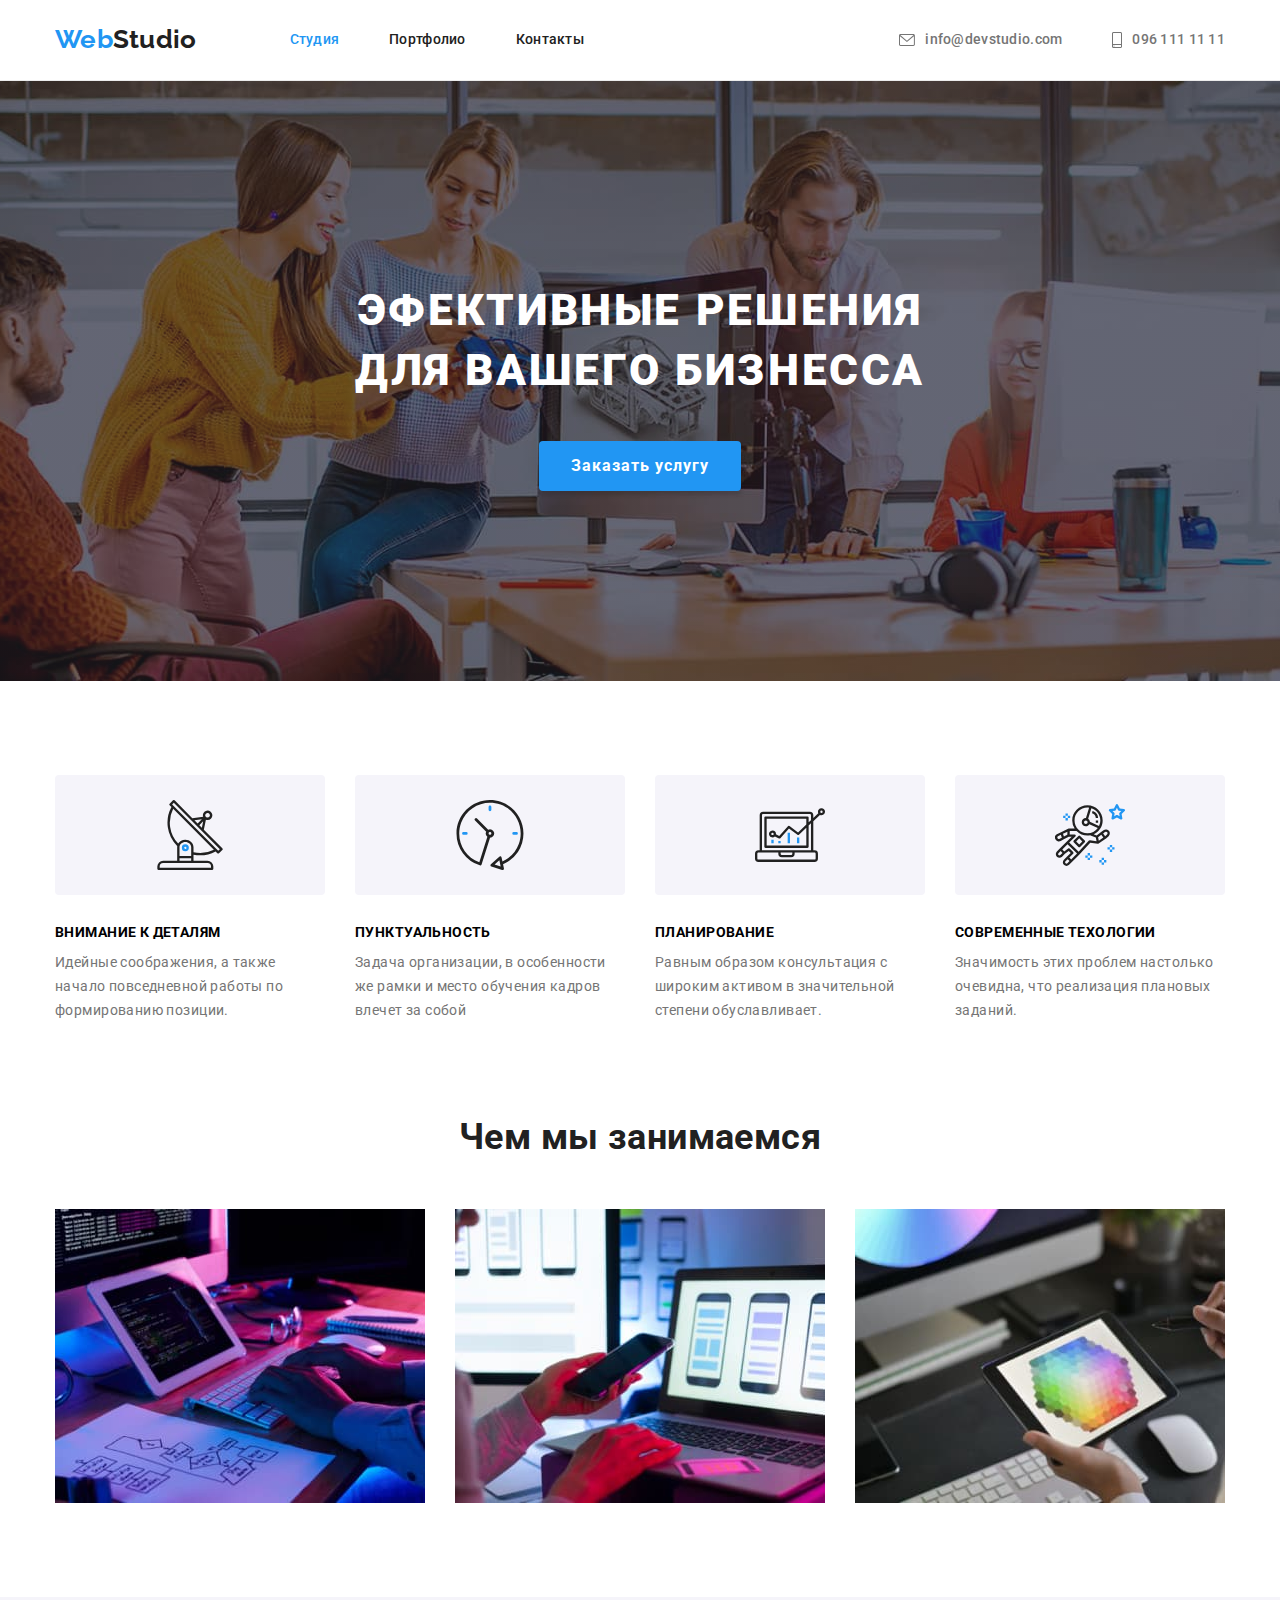
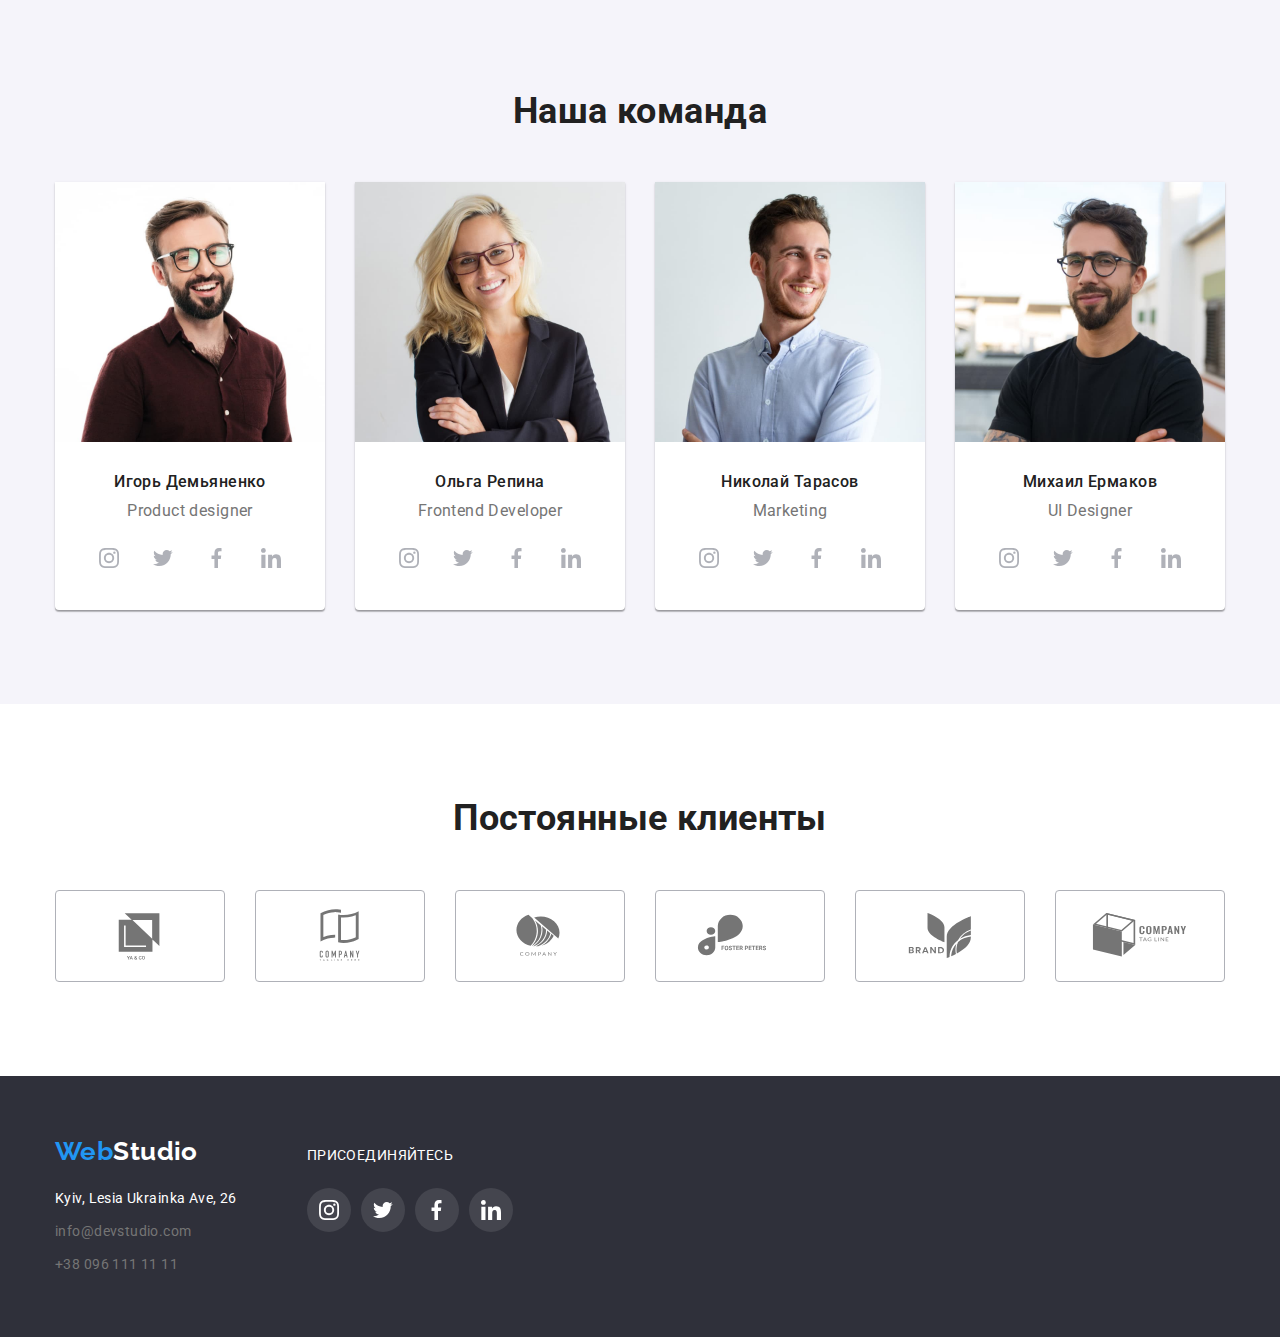
==== index.html @ 570c4440 "Initial commit" ====
<!DOCTYPE html>
<html lang="ru">

<head>
  <meta charset="UTF-8" />
  <meta http-equiv="X-UA-Compatible" content="IE=edge" />
  <meta name="viewport" content="width=device-width, initial-scale=1.0" />
  <title>Document</title>
  <link rel="stylesheet"
    href="https://cdnjs.cloudflare.com/ajax/libs/modern-normalize/1.0.0/modern-normalize.min.css" />
  <link href="https://fonts.googleapis.com/css2?family=Raleway:wght@700&family=Roboto:wght@400;500;700;900&display=swap"
    rel="stylesheet" />
  <link rel="stylesheet" href="./css/style.css" />
</head>

<!--шапка сайта-->
<header class="page-header">
  <div class="header-container container">
    <nav class="nav">

      <a href="index.html" class="link logo">Web<span class="logo-studio">Studio</span></a>
      <ul class="list nav-list">

        <li class="nav-list-item"><a href="index.html" class="nav-link link blue">Студия</a></li>

        <li class="nav-list-item"><a href="portfolio.html" class="nav-link link">Портфолио</a></li>

        <li class="nav-list-item"><a href="" class="nav-link link">Контакты</a></li>
      </ul>
    </nav>
    <ul class="list contact-list">
      <li class="contact-list-item"><a href="mailto:info@devstudio.com" class="link contact-link"><svg
            class="icon mail-icon">
            <use href="./images/index_logo/symbol-defs.svg#icon-mailbox"></use>
          </svg>
          info@devstudio.com</a></li>

      <li class="contact-list-item"><a href="tel:+380961111111" class="link contact-link">
          <svg class="icon tel-icon">
            <use href="./images/index_logo/symbol-defs.svg#icon-smartphone"></use>
          </svg>
          096 111 11 11</a></li>
    </ul>

  </div>
</header>
<main>
  <!--главная страница-->

  <section class="hero">
    <div class="container">
      <h1 class="hero-title">Эфективные решения для вашего бизнесса</h1>
      <button type="button" class="hero-button">Заказать услугу</button>
    </div>
  </section>

  <section class="description section">
    <div class="container">
      <h2 class="visually-hidden">Наши особенности</h2>
      <ul class="description-list list card-set">
        <li class="description-item">
          <div class="description-icon">
            <svg class="icon">
              <use href="./images/index_logo/symbol-defs.svg#icon-antenna-1"></use>
            </svg>
          </div>
          <h3 class="description-title">Внимание к деталям</h3>
          <p class="about-content">Идейные соображения, а также начало повседневной работы по формированию позиции.</p>
        </li>
        <li class="description-item">
          <div class="description-icon">
            <svg class="icon">
              <use href="./images/index_logo/symbol-defs.svg#icon-clock-2"></use>
            </svg>
          </div>
          <h3 class="description-title">Пунктуальность</h3>
          <p class="about-content">
            Задача организации, в особенности же рамки и место обучения кадров влечет за собой
          </p>
        </li>
        <li class="description-item">
          <div class="description-icon">
            <svg class="icon">
              <use href="./images/index_logo/symbol-defs.svg#icon-diagram-3"></use>
            </svg>
          </div>
          <h3 class="description-title">Планирование</h3>
          <p class="about-content">
            Равным образом консультация с широким активом в значительной степени обуславливает.
          </p>
        </li>
        <li class="description-item">
          <div class="description-icon">
            <svg class="icon">
              <use href="./images/index_logo/symbol-defs.svg#icon-astronaut-4"></use>
            </svg>
          </div>
          <h3 class="description-title">Современные техологии</h3>
          <p class="about-content">Значимость этих проблем настолько очевидна, что реализация плановых заданий.</p>
        </li>
      </ul>
    </div>
  </section>

  <section class="section about">
    <div class="container">
      <h2 class="section-title">Чем мы занимаемся</h2>
      <ul class="about-list list card-set">
        <li class="about-item"><img src="./images/computer.jpg" alt="комп" width="370" height="294" /></li>
        <li class="about-item"><img src="./images/telephone.jpg" alt="телефон" width="370" height="294" /></li>
        <li class="about-item"><img src="./images/tablet.jpg" alt="планшет" width="370" height="294" /></li>
      </ul>
    </div>
  </section>
  <section class="team section">
    <div class="container">
      <h2 class="section-title">Наша команда</h2>
      <ul class="team-list list card-set">
        <li class="team-item">
          <img src="./images/man1.jpg" alt="Игорь Демьяненко" width="270" height="260" />
          <div class="team-about">
            <h3 class="team-name">Игорь Демьяненко</h3>
            <p class="team-work">Product designer</p>

            <ul class="socials list">
              <li class="socials-item">
                <a class="socials-link link" href="" target="_blank" rel="noopener noreferrer" aria-label="instagram">
                  <svg class="socials-icon" width="20px" height="20px">
                    <use href="./images/index_logo/symbol-defs.svg#icon-instagram"></use>
                  </svg>
                </a>
              </li>
              <li class="socials-item">
                <a class="socials-link link" href="" target="_blank" rel="noopener noreferrer" aria-label="twitter">
                  <svg class="socials-icon" width="20" height="20">
                    <use href="./images/index_logo/symbol-defs.svg#icon-twitter"></use>
                  </svg>
                </a>
              </li>
              <li class="socials-item">
                <a class="socials-link link" href="" target="_blank" rel="noopener noreferrer" aria-label="facebook">
                  <svg class="socials-icon" width="20" height="20">
                    <use href="./images/index_logo/symbol-defs.svg#icon-facebook"></use>
                  </svg>
                </a>
              </li>
              <li class="socials-item">
                <a class="socials-link link" href="" target="_blank" rel="noopener noreferrer" aria-label="linkedin">
                  <svg class="socials-icon" width="20" height="20">
                    <use href="./images/index_logo/symbol-defs.svg#icon-linkedin"></use>
                  </svg>
                </a>
              </li>
            </ul>
          </div>
        </li>
        <li class="team-item">
          <img src="./images/women1.jpg" alt="Ольга Репина" width="270" height="260" />
          <div class="team-about">
            <h3 class="team-name">Ольга Репина</h3>
            <p class="team-work">Frontend Developer</p>
            <ul class="socials list">
              <li class="socials-item">
                <a class="socials-link link" href="" target="_blank" rel="noopener noreferrer" aria-label="instagram">
                  <svg class="socials-icon" width="20px" height="20px">
                    <use href="./images/index_logo/symbol-defs.svg#icon-instagram"></use>
                  </svg>
                </a>
              </li>
              <li class="socials-item">
                <a class="socials-link link" href="" target="_blank" rel="noopener noreferrer" aria-label="twitter">
                  <svg class="socials-icon" width="20" height="20">
                    <use href="./images/index_logo/symbol-defs.svg#icon-twitter"></use>
                  </svg>
                </a>
              </li>
              <li class="socials-item">
                <a class="socials-link link" href="" target="_blank" rel="noopener noreferrer" aria-label="facebook">
                  <svg class="socials-icon" width="20" height="20">
                    <use href="./images/index_logo/symbol-defs.svg#icon-facebook"></use>
                  </svg>
                </a>
              </li>
              <li class="socials-item">
                <a class="socials-link link" href="" target="_blank" rel="noopener noreferrer" aria-label="linkedin">
                  <svg class="socials-icon" width="20" height="20">
                    <use href="./images/index_logo/symbol-defs.svg#icon-linkedin"></use>
                  </svg>
                </a>
              </li>
            </ul>
          </div>
        </li>

        <li class="team-item">
          <img src="./images/man2.jpg" alt="Николай Тарасов" width="270" height="260" />
          <div class="team-about">

            <h3 class="team-name">Николай Тарасов</h3>
            <p class="team-work">Marketing</p>
            <ul class="socials list">
              <li class="socials-item">
                <a class="socials-link link" href="" target="_blank" rel="noopener noreferrer" aria-label="instagram">
                  <svg class="socials-icon" width="20px" height="20px">
                    <use href="./images/index_logo/symbol-defs.svg#icon-instagram"></use>
                  </svg>
                </a>
              </li>
              <li class="socials-item">
                <a class="socials-link link" href="" target="_blank" rel="noopener noreferrer" aria-label="twitter">
                  <svg class="socials-icon" width="20" height="20">
                    <use href="./images/index_logo/symbol-defs.svg#icon-twitter"></use>
                  </svg>
                </a>
              </li>
              <li class="socials-item">
                <a class="socials-link link" href="" target="_blank" rel="noopener noreferrer" aria-label="facebook">
                  <svg class="socials-icon" width="20" height="20">
                    <use href="./images/index_logo/symbol-defs.svg#icon-facebook"></use>
                  </svg>
                </a>
              </li>
              <li class="socials-item">
                <a class="socials-link link" href="" target="_blank" rel="noopener noreferrer" aria-label="linkedin">
                  <svg class="socials-icon" width="20" height="20">
                    <use href="./images/index_logo/symbol-defs.svg#icon-linkedin"></use>
                  </svg>
                </a>

              </li>

            </ul>
          </div>

        <li class="team-item">
          <img src="./images/man3.jpg" alt="Михаил Ермаков" width="270" height="260" />

          <div class="team-about">
            <h3 class="team-name">Михаил Ермаков</h3>
            <p class="team-work">UI Designer</p>
            <ul class="socials list">
              <li class="socials-item">
                <a class="socials-link link" href="" target="_blank" rel="noopener noreferrer" aria-label="instagram">
                  <svg class="socials-icon" width="20px" height="20px">
                    <use href="./images/index_logo/symbol-defs.svg#icon-instagram"></use>
                  </svg>
                </a>
              </li>
              <li class="socials-item">
                <a class="socials-link link" href="" target="_blank" rel="noopener noreferrer" aria-label="twitter">
                  <svg class="socials-icon" width="20" height="20">
                    <use href="./images/index_logo/symbol-defs.svg#icon-twitter"></use>
                  </svg>
                </a>
              </li>
              <li class="socials-item">
                <a class="socials-link link" href="" target="_blank" rel="noopener noreferrer" aria-label="facebook">
                  <svg class="socials-icon" width="20" height="20">
                    <use href="./images/index_logo/symbol-defs.svg#icon-facebook"></use>
                  </svg>
                </a>
              </li>
              <li class="socials-item">
                <a class="socials-link link" href="" target="_blank" rel="noopener noreferrer" aria-label="linkedin">
                  <svg class="socials-icon" width="20" height="20">
                    <use href="./images/index_logo/symbol-defs.svg#icon-linkedin"></use>
                  </svg>
                </a>
              </li>
            </ul>

          </div>

      </ul>



    </div>

  </section>
  <section class="client-section section">
    <div class="container">
      <h3 class="section-title">Постоянные клиенты</h3>
      <ul class="card-set list ">
        <li class="client-logo-item">
          <a class="client-link link" href="" target="_blank" rel="noopener noreferrer" aria-label="linkedin">
            <svg class="socials-icon-logo" width="106" height="60">
              <use href="./images/index_logo/symbol-defs.svg#icon-Logo"></use>
            </svg>
          </a>

        </li>
        <li class="client-logo-item">
          <a class="client-link link" href="" target="_blank" rel="noopener noreferrer" aria-label="linkedin">
            <svg class="socials-icon-logo" width="106" height="60">
              <use href="./images/index_logo/symbol-defs.svg#icon-Logo-1"></use>
            </svg>
          </a>
        </li>
        <li class="client-logo-item">
          <a class="client-link link" href="" target="_blank" rel="noopener noreferrer" aria-label="linkedin">
            <svg class="socials-icon-logo" width="106" height="60">
              <use href="./images/index_logo/symbol-defs.svg#icon-Logo-2"></use>
            </svg>
          </a>
        </li>
        <li class="client-logo-item">
          <a class="client-link link" href="" target="_blank" rel="noopener noreferrer" aria-label="linkedin">
            <svg class="socials-icon-logo" width="106" height="60">
              <use href="./images/index_logo/symbol-defs.svg#icon-Logo-3"></use>
            </svg>
          </a>
        </li>
        <li class="client-logo-item">
          <a class="client-link link" href="" target="_blank" rel="noopener noreferrer" aria-label="linkedin">
            <svg class="socials-icon-logo" width="106" height="60">
              <use href="./images/index_logo/symbol-defs.svg#icon-Logo-4"></use>
            </svg>
          </a>
        </li>
        <li class="client-logo-item">
          <a class="client-link link" href="" target="_blank" rel="noopener noreferrer" aria-label="linkedin">
            <svg class="socials-icon-logo" width="106" height="60">
              <use href="./images/index_logo/symbol-defs.svg#icon-Logo-5"></use>
            </svg>
          </a>
        </li>
      </ul>
    </div>
  </section>


</main>

<!--футер-->


<footer class="footer-section">
  <div class="container">
    <div class="footer-container">
      <div class="footer-adress">
        <a href="index.html" class="logo-footer link logo">Web<span class="logo-studio">Studio</span>
        </a>
        <address class="footer-adress">
          <ul class="adress-list list">
            <li class="adress-item">
              <a class="link map" href="https://goo.gl/maps/7oPvkChuXzZk7sUt8" target="_blank"
                rel="noreferrer noopener">Kyiv, Lesia Ukrainka Ave, 26</a>
            </li>
            <li class="adress-item">
              <a href="mailto:info@devstudio.com" class="link">info@devstudio.com</a>
            </li>
            <li class="adress-item">
              <a href="tel:+380961111111" class="link">+38 096 111 11 11</a>
            </li>
          </ul>
        </address>
      </div>
      <div class="footer-social-list list">
        <p class="footer-social-title">ПРИСОЕДИНЯЙТЕСЬ</p>
        <ul class="socials list">
          <li class="socials-item">
            <a class="socials-link link" href="" target="_blank" rel="noopener noreferrer"
              aria-label="instagram">
              <svg class="footer-socials-icon" width="20px" height="20px">
                <use href="./images/index_logo/symbol-defs.svg#icon-instagram"></use>
              </svg>
            </a>
          </li>
          <li class="socials-item">
            <a class="socials-link link" href="" target="_blank" rel="noopener noreferrer" aria-label="twitter">
              <svg class="footer-socials-icon" width="20" height="20">
                <use href="./images/index_logo/symbol-defs.svg#icon-twitter"></use>
              </svg>
            </a>
          </li>
          <li class="socials-item">
            <a class="socials-link link" href="" target="_blank" rel="noopener noreferrer" aria-label="facebook">
              <svg class="footer-socials-icon" width="20" height="20">
                <use href="./images/index_logo/symbol-defs.svg#icon-facebook"></use>
              </svg>
            </a>
          </li>
          <li class="socials-item">
            <a class="socials-link link" href="" target="_blank" rel="noopener noreferrer" aria-label="linkedin">
              <svg class="footer-socials-icon" width="20" height="20">
                <use href="./images/index_logo/symbol-defs.svg#icon-linkedin"></use>
              </svg>
            </a>
          </li>
        </ul>
      </div>
    </div>
  </div>
</footer>
</body>

</html>
---- css/style.css ----
:root {
  --color-grey: #757575;
  --color-dark-grey: #212121;
  --color-light-blue: #2196f3;
  --color-white: #ffffff;
  --color-black: #000000;
  --color-footer-font: #2f303a;
  --color-filter-button: #f5f4fa;
  --color-footer-primary: rgba(255, 255, 255, 0.6);
  --color-border: 1px solid #eeeeee;
  --color-head-border: 1px solid #ececec;
  --color-social-links: #afb1b8;
  --color-bg-footer-social-links: rgba(255, 255, 255, 0.1);
  --color-client-border: 1px solid #afb1b8;
  --color-client-bord-hover: 1px solid #2196f3;
}

html {
  box-sizing: border-box;
}

*,
*::before,
*::after {
  box-sizing: inherit;
}

.visually-hidden {
  position: absolute;
  width: 1px;
  height: 1px;
  margin: -1px;
  border: 0;
  padding: 0;
  white-space: nowrap;
  clip-path: inset(100%);
  clip: rect(0 0 0 0);
  overflow: hidden;
}

h1,
h2,
h3,
h4,
h5,
p {
  margin: 0;
}

ul,
ol {
  padding: 0;
  margin: 0;
}

img {
  display: block;
  max-width: 100%;
  height: auto;
}
/* убираем рамку браузера */
a:active,
a:focus {
  outline: none;
}

input,
textarea {
  outline: none;
}
input:active,
textarea:active {
  outline: none;
}
:focus {
  outline: none;
}
textarea {
  resize: none;
}
textarea {
  resize: vertical;
}
textarea {
  resize: horizontal;
}
/* убираем рамку браузера */
.team-item img {
  margin-bottom: 30px;
}

body {
  font-weight: 400;
  font-size: 14px;
  line-height: 1.71;
  letter-spacing: 0.03em;
  color: var(--color-grey);
  font-family: 'Roboto', sans-serif;
}

.page-header {
  font-weight: 500;
  line-height: 1.14;
  letter-spacing: 0.02em;
  background: var(--color-white);
  border-bottom: var(--color-head-border);
}

.page-header .logo {
  margin-right: 93px;
}

.list {
  list-style-type: none;
}

.link {
  color: currentColor;
  text-decoration: none;
  transition-property: color, background-color;
  transition-duration: 1250ms;
  transition-timing-function: cubic-bezier(0.4, 0, 0.2, 1);
}

.container {
  width: 1200px;
  margin: 0 auto;
  padding-right: 15px;
  padding-left: 15px;
}

.section {
  padding-top: 94px;
  padding-bottom: 94px;
}

.nav-list {
  color: var(--color-dark-grey);
  display: flex;
  column-gap: 50px;
}

.nav {
  display: flex;
  align-items: center;
}

.contact-list-item:not(:last-child) {
  margin-right: 50px;
}

.nav-list .blue {
  color: var(--color-light-blue);
}

.logo {
  color: var(--color-light-blue);
  font-family: 'Raleway';
  font-style: normal;
  font-weight: 700;
  font-size: 26px;
  line-height: 1.2;
  /* margin-right: 93px; */
}

.logo-studio {
  color: var(--color-dark-grey);
}

.header-container {
  display: flex;
  align-items: center;
}

.link-container {
  display: flex;
}

.nav-list > .nav-link:not(:last-child) {
  margin-right: 50px;
}

.nav-list .link:hover,
.nav-list .link:focus {
  color: var(--color-light-blue);
}

.contact-list {
  margin-left: auto;
  display: flex;
  align-items: center;
}

.card-set {
  display: flex;
  /* Make a flex container multiline */
  flex-wrap: wrap;
  /* Set gap between rows and columns */
  gap: 30px;
  justify-content: center;
}

.description-item {
  flex-basis: calc((100% - 90px) / 4);
}

.about {
  padding-top: 0;
}

.about-item {
  flex-basis: calc((100% - 60px) / 3);
}

.filter-list {
  margin-bottom: 50px;
  display: flex;
  column-gap: 9px;
  justify-content: center;
}

.filter-list-item {
  align-items: center;
}

.nav-link,
.contact-link {
  display: flex;
  justify-content: center;
  padding-top: 32px;
  padding-bottom: 32px;
  align-items: center;
}

.contact-link:hover,
.contact-link:focus {
  color: var(--color-light-blue);
}

.hero {
  text-align: center;
  background: var(--color-footer-font);
  padding-top: 200px;
  padding-bottom: 200px;
  background-image: linear-gradient(to right, rgba(47, 48, 58, 0.4), rgba(47, 48, 58, 0.4)),
    url(../images/index_logo/header-img.jpg);
  max-width: 1600px;
  height: 600px;
  margin-left: auto;
  margin-right: auto;
  background-repeat: no-repeat;
  background-size: cover;
  background-position: center;
}

.hero-title {
  font-weight: 900;
  font-size: 44px;
  line-height: 1.36;
  letter-spacing: 0.06em;
  text-transform: uppercase;

  color: var(--color-white);
  width: 642px;
  margin-left: auto;
  margin-right: auto;
  margin-bottom: 40px;
}

.hero-button {
  display: inline-block;
  padding: 10px 32px;
  font-weight: 700;
  font-size: 16px;
  line-height: 1.875;
  letter-spacing: 0.06em;
  background: var(--color-light-blue);
  color: var(--color-white);
  box-shadow: 0px 4px 4px rgba(0, 0, 0, 0.15);
  border-radius: 4px;
  border: none;
  cursor: pointer;
  transition-property: color, background-color;
  transition-duration: 1250ms;
  transition-timing-function: cubic-bezier(0.4, 0, 0.2, 1);
}

.hero-button:hover,
.hero-button:focus {
  background-color: var(--color-filter-button);
  color: var(--color-dark-grey);
}

.description-title {
  font-weight: 700;
  font-size: 14px;
  line-height: 1.14;
  text-transform: uppercase;
  color: var(--color-black);
  margin-bottom: 10px;
}

.section-title {
  margin-bottom: 50px;
  font-weight: 700;
  font-size: 36px;
  line-height: 1.16;
  color: var(--color-dark-grey);
  text-align: center;
}

.team-item {
  box-shadow: 0px 1px 3px rgba(0, 0, 0, 0.12), 0px 1px 1px rgba(0, 0, 0, 0.14),
    0px 2px 1px rgba(0, 0, 0, 0.2);
  border-radius: 0px 0px 4px 4px;
  background-color: var(--color-white);
  flex-basis: calc((100% - 90px) / 4);
  padding-bottom: 30px;
}

.team {
  background: var(--color-filter-button);
}

.team-name {
  font-weight: 500;
  font-size: 16px;
  line-height: 1.19;
  /* identical to box height */
  text-align: center;
  color: var(--color-dark-grey);
  margin-bottom: 10px;
}

.team-work {
  text-align: center;
  font-size: 16px;
  line-height: 1.19;
  /* identical to box height */
  margin-bottom: 16px;
}

.team-about {
  align-items: center;
  background-color: var(--color-white);
  border-radius: 0px 0px 4px 4px;
  padding: 0;
  margin: 0;
}

.adress-item:not(:last-child) {
  margin-bottom: 9px;
}

/* футер */

.map {
  color: var(--color-white);
}

.map:hover,
.map:focus {
  color: var(--color-light-blue);
}

.footer-section {
  background: var(--color-footer-font);
  padding-top: 60px;
  padding-bottom: 60px;
}

.footer-section .logo-studio {
  color: var(--color-white);
}

/* портфолио */
.filter-button {
  font-family: 'Roboto';
  font-style: normal;
  font-weight: 500;
  font-size: 16px;
  line-height: 1.62;
  background: var(--color-filter-button);
  color: var(--color-dark-grey);
  cursor: pointer;
  border: none;
  padding: 6px 22px;
  height: 38px;
  box-shadow: 0px 3px 1px rgba(0, 0, 0, 0.1), 0px 1px 2px rgba(0, 0, 0, 0.08),
    0px 2px 2px rgba(0, 0, 0, 0.12);
  border-radius: 4px;
  transition-property: color, background-color;
  transition-duration: 1250ms;
  transition-timing-function: cubic-bezier(0.4, 0, 0.2, 1);
}

.filter-button:hover,
.filter-button:focus {
  background-color: var(--color-light-blue);
  color: var(--color-filter-button);
  background: #2196f3;
  /* shadow-middle */
}

.container .logo-footer {
  /* margin-top: 60px; */
  margin-bottom: 20px;
  display: inline-block;
}

.footer-adress {
  font-style: normal;
}

.portfolio-list {
  font-size: 16px;
  line-height: 1.87;
  /* identical to box height, or 188% */
}
.portfolio-link {
  display: inline-block;
}

.portfolio-item {
  flex-basis: calc((100% - 60px) / 3);
}

.portfolio-link:hover,
.portfolio-link:focus {
  box-shadow: 0px 1px 1px rgba(0, 0, 0, 0.12), 0px 4px 4px rgba(0, 0, 0, 0.06),
    1px 4px 6px rgba(0, 0, 0, 0.16);
}

.portfolio-title {
  font-weight: 700;
  font-size: 18px;
  line-height: 2;
  /* identical to box height, or 200% */
  letter-spacing: 0.06em;
  color: var(--color-dark-grey);
  margin-bottom: 4px;
}

.cards-content {
  padding: 20px 24px;
  border: var(--color-border);
}

/*----- описание логотипов---- */
.mail-icon {
  width: 16px;
  height: 12px;
}

.icon:hover {
  fill: var(--color-light-blue);
}

.tel-icon {
  width: 10px;
  height: 16px;
}

.contact-list .icon {
  fill: currentColor;
  margin-right: 10px;
}

.description-icon {
  display: flex;
  height: 120px;
  background-color: var(--color-filter-button);
  border-radius: 4px;
  column-gap: 30px;
  margin-bottom: 30px;
  justify-content: center;
  align-items: center;
}

.description-icon .icon {
  height: 70px;
  width: 70px;
  justify-self: center;
}

/* .team-content-list {
  background-color: rgba(245, 244, 250, 1);
  margin: 0 auto 30px;
  width: 270px;
  height: 120px;
  border: none;
  padding-top: 25px;
} */
/* .team-icon {
  display: flex;
  content: '';
  margin: 0 auto;
  text-align: center;
} */
/**|=======
   |социальные 
   |=======
*/
.socials {
  display: flex;
  align-items: center;
  justify-content: center;
  gap: 10px;
}

.socials-link {
  display: flex;
  align-items: center;
  justify-content: center;
  width: 44px;
  height: 44px;
  background-color: var(--color-white);
  border-radius: 50%;
}

.socials-icon {
  fill: var(--color-social-links);
}

.socials-link:hover,
.socials-link:focus {
  background-color: var(--color-light-blue);
}

.socials-link:hover .socials-icon {
  fill: var(--color-white);
}
.socials-link:focus .socials-icon {
  fill: var(--color-white);
}

.footer-social-title {
  color: var(--color-white);
  margin-bottom: 20px;
}

.footer-container {
  display: inline-flex;
  gap: 70px;
  align-items: baseline;
}

.footer-socials-icon {
  fill: var(--color-white);
}
.footer-section .socials-link {
  background-color: var(--color-bg-footer-social-links);
}
/* .footer-socials-link {
  display: flex;
  align-items: center;
  justify-content: center;
  width: 44px;
  height: 44px;
  background-color: var(--color-bg-footer-social-links);
  border-radius: 50%;
  margin-bottom: 30px;
} */

.footer-section .socials-link:hover,
.footer-section .socials-link:focus {
  background-color: var(--color-light-blue);
}

/* .client-section-title {
  text-align: center;
  font-family: 'Roboto';
  font-style: normal;
  font-weight: 700;
  font-size: 36px;
  line-height: 42px;
  color: var(--color-dark-grey);

  margin-bottom: 50px;
} */

.client-list {
  display: flex;
  align-items: center;
  justify-content: center;
  gap: 30px;
}
.client-logo-item {
  flex-basis: calc((100% - 150px) / 6);
}
.client-link {
  display: flex;
  align-items: center;
  justify-content: center;
  height: 92px;

  border: var(--color-client-border);

  border-radius: 4px;
  cursor: pointer;
}

.socials-icon-logo {
  fill: var(--color-grey);
}

.client-link:hover,
.client-link:focus {
  fill: var(--color-light-blue);
  border: var(--color-client-bord-hover);
}

.client-link:hover .socials-icon-logo {
  fill: var(--color-light-blue);
}
.client-link:focus .socials-icon-logo {
  fill: var(--color-light-blue);
}
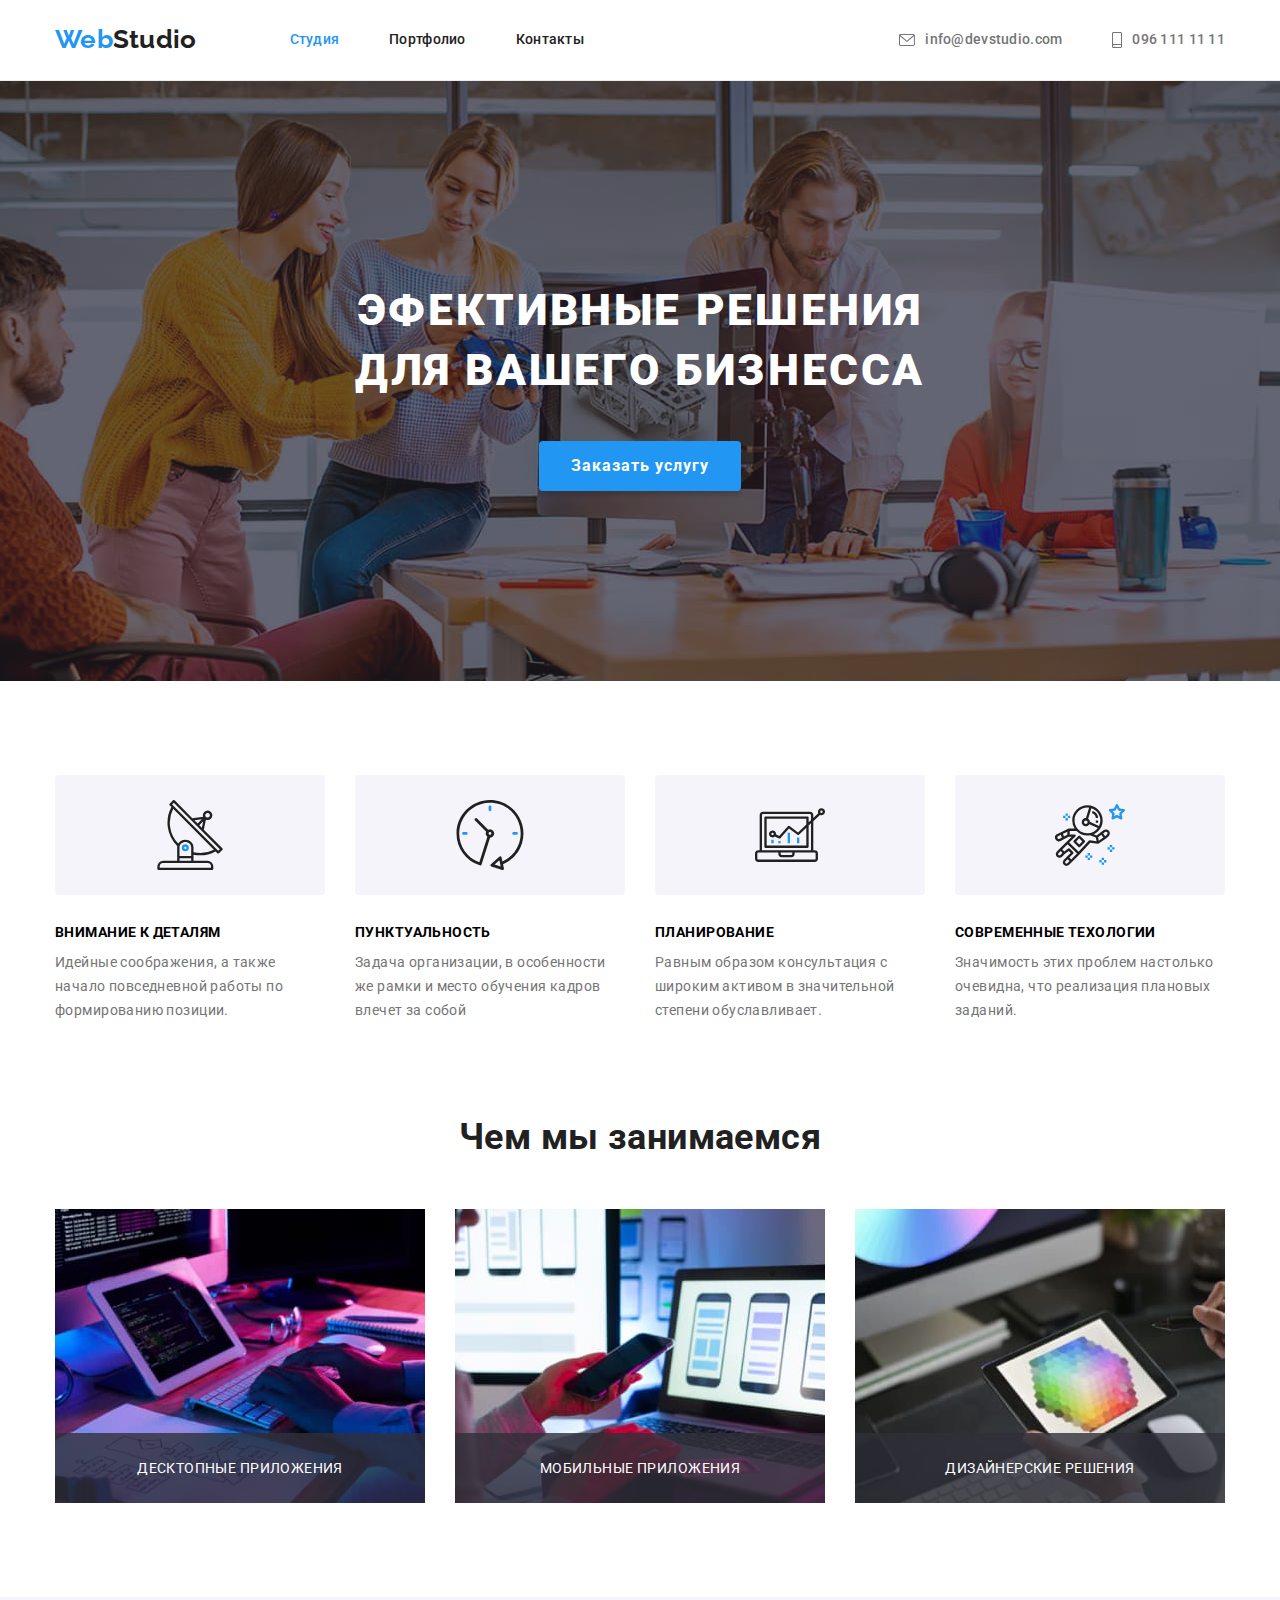
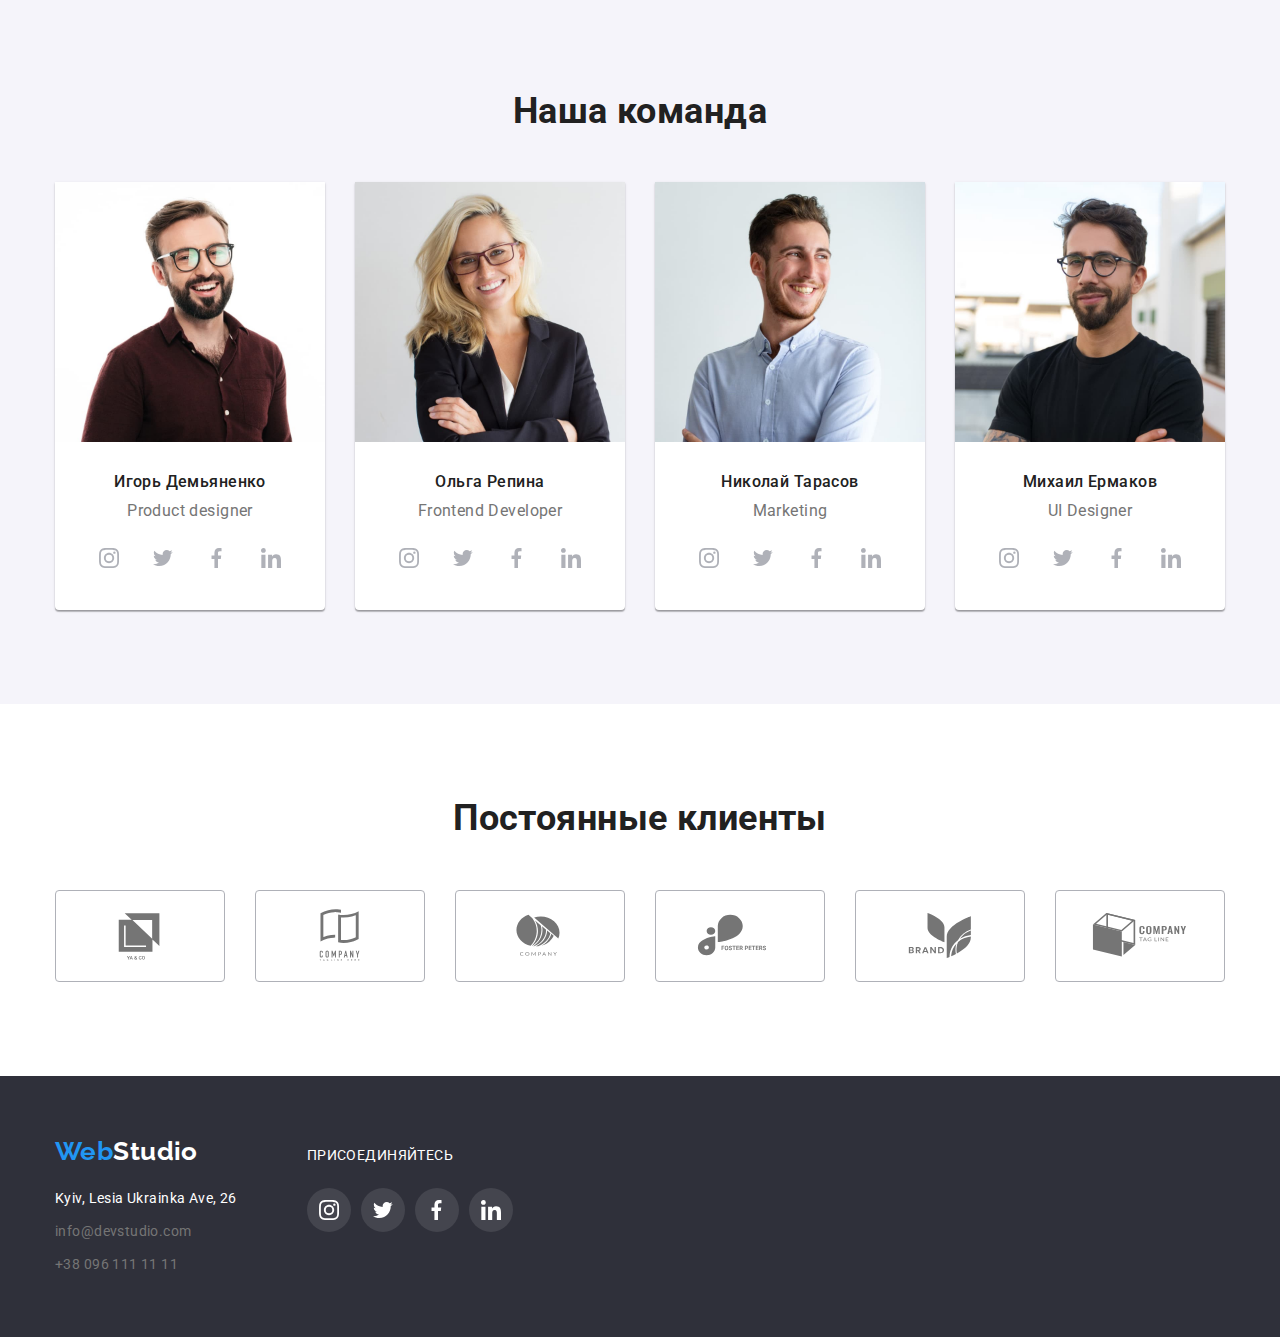
==== commit a3a56281: "№1" ====
--- a/index.html
+++ b/index.html
@@ -50,7 +50,7 @@
   <section class="hero">
     <div class="container">
       <h1 class="hero-title">Эфективные решения для вашего бизнесса</h1>
-      <button type="button" class="hero-button">Заказать услугу</button>
+      <button type="button" class="hero-button" data-modal-open>Заказать услугу</button>
     </div>
   </section>
 
@@ -106,9 +106,33 @@
     <div class="container">
       <h2 class="section-title">Чем мы занимаемся</h2>
       <ul class="about-list list card-set">
-        <li class="about-item"><img src="./images/computer.jpg" alt="комп" width="370" height="294" /></li>
-        <li class="about-item"><img src="./images/telephone.jpg" alt="телефон" width="370" height="294" /></li>
-        <li class="about-item"><img src="./images/tablet.jpg" alt="планшет" width="370" height="294" /></li>
+
+        <li class="about-item">
+         
+            <img src="./images/computer.jpg" alt="комп" width="370" height="294" />
+             <div class="about-card">
+            <p class="about-text">ДЕСКТОПНЫЕ ПРИЛОЖЕНИЯ</p>
+             </div>
+        </li>
+        <li class="about-item">
+          
+            <img src="./images/telephone.jpg" alt="телефон" width="370" height="294" />
+            <div class="about-card">
+            <p class="about-text">МОБИЛЬНЫЕ ПРИЛОЖЕНИЯ</p>
+
+          </div>
+        </li>
+        <li class="about-item">
+      
+            <img src="./images/tablet.jpg" alt="планшет" width="370" height="294" />
+            <div class="about-card">
+              <p class="about-text">ДИЗАЙНЕРСКИЕ РЕШЕНИЯ</p>
+            </div>
+            
+
+        </li>
+
+
       </ul>
     </div>
   </section>
@@ -360,8 +384,7 @@
         <p class="footer-social-title">ПРИСОЕДИНЯЙТЕСЬ</p>
         <ul class="socials list">
           <li class="socials-item">
-            <a class="socials-link link" href="" target="_blank" rel="noopener noreferrer"
-              aria-label="instagram">
+            <a class="socials-link link" href="" target="_blank" rel="noopener noreferrer" aria-label="instagram">
               <svg class="footer-socials-icon" width="20px" height="20px">
                 <use href="./images/index_logo/symbol-defs.svg#icon-instagram"></use>
               </svg>
@@ -393,6 +416,22 @@
     </div>
   </div>
 </footer>
+<!-- Модальное окно-->
+<div class="modal is-hidden" data-modal>
+  <div class="modal-window">
+     <!-- Контент модального окна -->
+
+     <button class="modal-close-button" data-modal-close>
+        <svg width="30" height="30" fill="none" xmlns="http://www.w3.org/2000/svg">
+          <circle cx="15" cy="15" r="15" fill="#fff"/><circle cx="15" cy="15" r="14.5" stroke="#000" stroke-opacity=".1"/>
+          <path class="close-button-cross" d="M21 10.1 19.9 9l-4.4 4.4L11.1 9 10 10.1l4.4 4.4-4.4 4.4 1.1 1.1 4.4-4.4 4.4 4.4 1.1-1.1-4.4-4.4 4.4-4.4Z" fill="#000"/>
+        </svg>
+     </button>
+    </div>
+     <div class="overlay-modal"></div>
+    
+</div>
+<script src="./js/modal.js"></script>
 </body>
 
 </html>--- a/css/style.css
+++ b/css/style.css
@@ -13,9 +13,13 @@
   --color-bg-footer-social-links: rgba(255, 255, 255, 0.1);
   --color-client-border: 1px solid #afb1b8;
   --color-client-bord-hover: 1px solid #2196f3;
-}
-
-html {
+  --color-bg-about:rgba(47, 48, 58, 0.8);
+  --color-overlay-portfolio:rgba(33, 150, 243, 0.9);
+  --color-bg-overlay-modal-window: rgba(0, 0, 0, 0.2)
+}
+
+html 
+{
   box-sizing: border-box;
 }
 
@@ -118,7 +122,7 @@
   color: currentColor;
   text-decoration: none;
   transition-property: color, background-color;
-  transition-duration: 1250ms;
+  transition-duration: 250ms;
   transition-timing-function: cubic-bezier(0.4, 0, 0.2, 1);
 }
 
@@ -210,6 +214,7 @@
 
 .about-item {
   flex-basis: calc((100% - 60px) / 3);
+  position: relative;
 }
 
 .filter-list {
@@ -281,8 +286,60 @@
   border: none;
   cursor: pointer;
   transition-property: color, background-color;
-  transition-duration: 1250ms;
+  transition-duration: 250ms;
   transition-timing-function: cubic-bezier(0.4, 0, 0.2, 1);
+
+}
+.modal {
+  position: fixed;
+  top: 0;
+  left: 0;
+  width: 100%;
+ height: 100%;
+ background: rgba(var(--color-white), 0.3);
+ display: flex;
+ align-items: center;
+ justify-content: center;
+}
+.modal-window {
+  position: relative;
+  z-index: 2;
+  width: 528px;
+  height: 581px;
+  background: var(--color-white);
+  box-shadow: 0px 1px 3px rgba(0, 0, 0, 0.12), 0px 1px 1px rgba(0, 0, 0, 0.14), 0px 2px 1px rgba(0, 0, 0, 0.2);
+  border-radius: 4px;
+}
+.modal .overlay-modal{
+  position: absolute;
+  top: 0;
+  left: 0;
+  width: 100%;
+  height: 100%;
+  background-color: var(--color-bg-overlay-modal-window);
+  z-index: 0;
+}
+.modal-close-button {
+  position: absolute;
+  right: 8px;
+  top: 8px;
+  background: var(--color-white);
+  border: none;
+  display: flex;
+  align-items: center;
+  justify-content: center;
+  opacity: 0.7;
+  cursor: pointer;
+  padding: 0;
+
+}
+
+.is-hidden {
+  display: none;
+}
+
+.modal-close-button:hover .close-button-cross {
+  fill: var(--color-light-blue);
 }
 
 .hero-button:hover,
@@ -307,6 +364,20 @@
   line-height: 1.16;
   color: var(--color-dark-grey);
   text-align: center;
+}
+
+.about-card {
+	width	: 100%;
+  position: absolute;
+	bottom: 0;
+	left: 0;
+	width: 100%;
+  background-color: var(--color-bg-about);
+  line-height: 16px;
+  text-align: center;
+  text-transform: uppercase;
+  color: var(--color-white);
+  padding: 27px;
 }
 
 .team-item {
@@ -390,7 +461,7 @@
     0px 2px 2px rgba(0, 0, 0, 0.12);
   border-radius: 4px;
   transition-property: color, background-color;
-  transition-duration: 1250ms;
+  transition-duration: 250ms;
   transition-timing-function: cubic-bezier(0.4, 0, 0.2, 1);
 }
 
@@ -419,10 +490,46 @@
 }
 .portfolio-link {
   display: inline-block;
-}
-
+  transition-property: box-shadow;
+  transition-duration: 250ms;
+  transition-timing-function: cubic-bezier(0.4, 0, 0.2, 1);
+ 
+  
+}
+.project-overlay{
+  position: relative;
+  overflow: hidden;
+}
+.overlay {
+  position: absolute;
+  bottom: 0;
+  right: 0;
+  width: 100%;
+  height: 100%;
+  color: var(--color-white);
+  font-size: 18px;
+  line-height: 28px;
+/* or 156% */
+
+  letter-spacing: 0.03em;
+
+  background-color: var(--color-overlay-portfolio);
+  transform: translatey(100%);
+  transition: transform 250ms ease;
+  padding: 63px 24px;
+    opacity: 0;
+}
+  
+
+  .portfolio-link:hover .overlay,
+  .portfolio-link:focus .overlay  {
+    transform: translatex(0);
+    opacity: 1;
+
+  }
 .portfolio-item {
   flex-basis: calc((100% - 60px) / 3);
+  
 }
 
 .portfolio-link:hover,
@@ -444,6 +551,7 @@
 .cards-content {
   padding: 20px 24px;
   border: var(--color-border);
+ 
 }
 
 /*----- описание логотипов---- */
@@ -598,10 +706,16 @@
 
   border-radius: 4px;
   cursor: pointer;
+  transition-property: border;
+  transition-duration: 250ms;
+  transition-timing-function: cubic-bezier(0.4, 0, 0.2, 1);
 }
 
 .socials-icon-logo {
   fill: var(--color-grey);
+  transition-property: fill;
+  transition-duration: 250ms;
+  transition-timing-function: cubic-bezier(0.4, 0, 0.2, 1);
 }
 
 .client-link:hover,
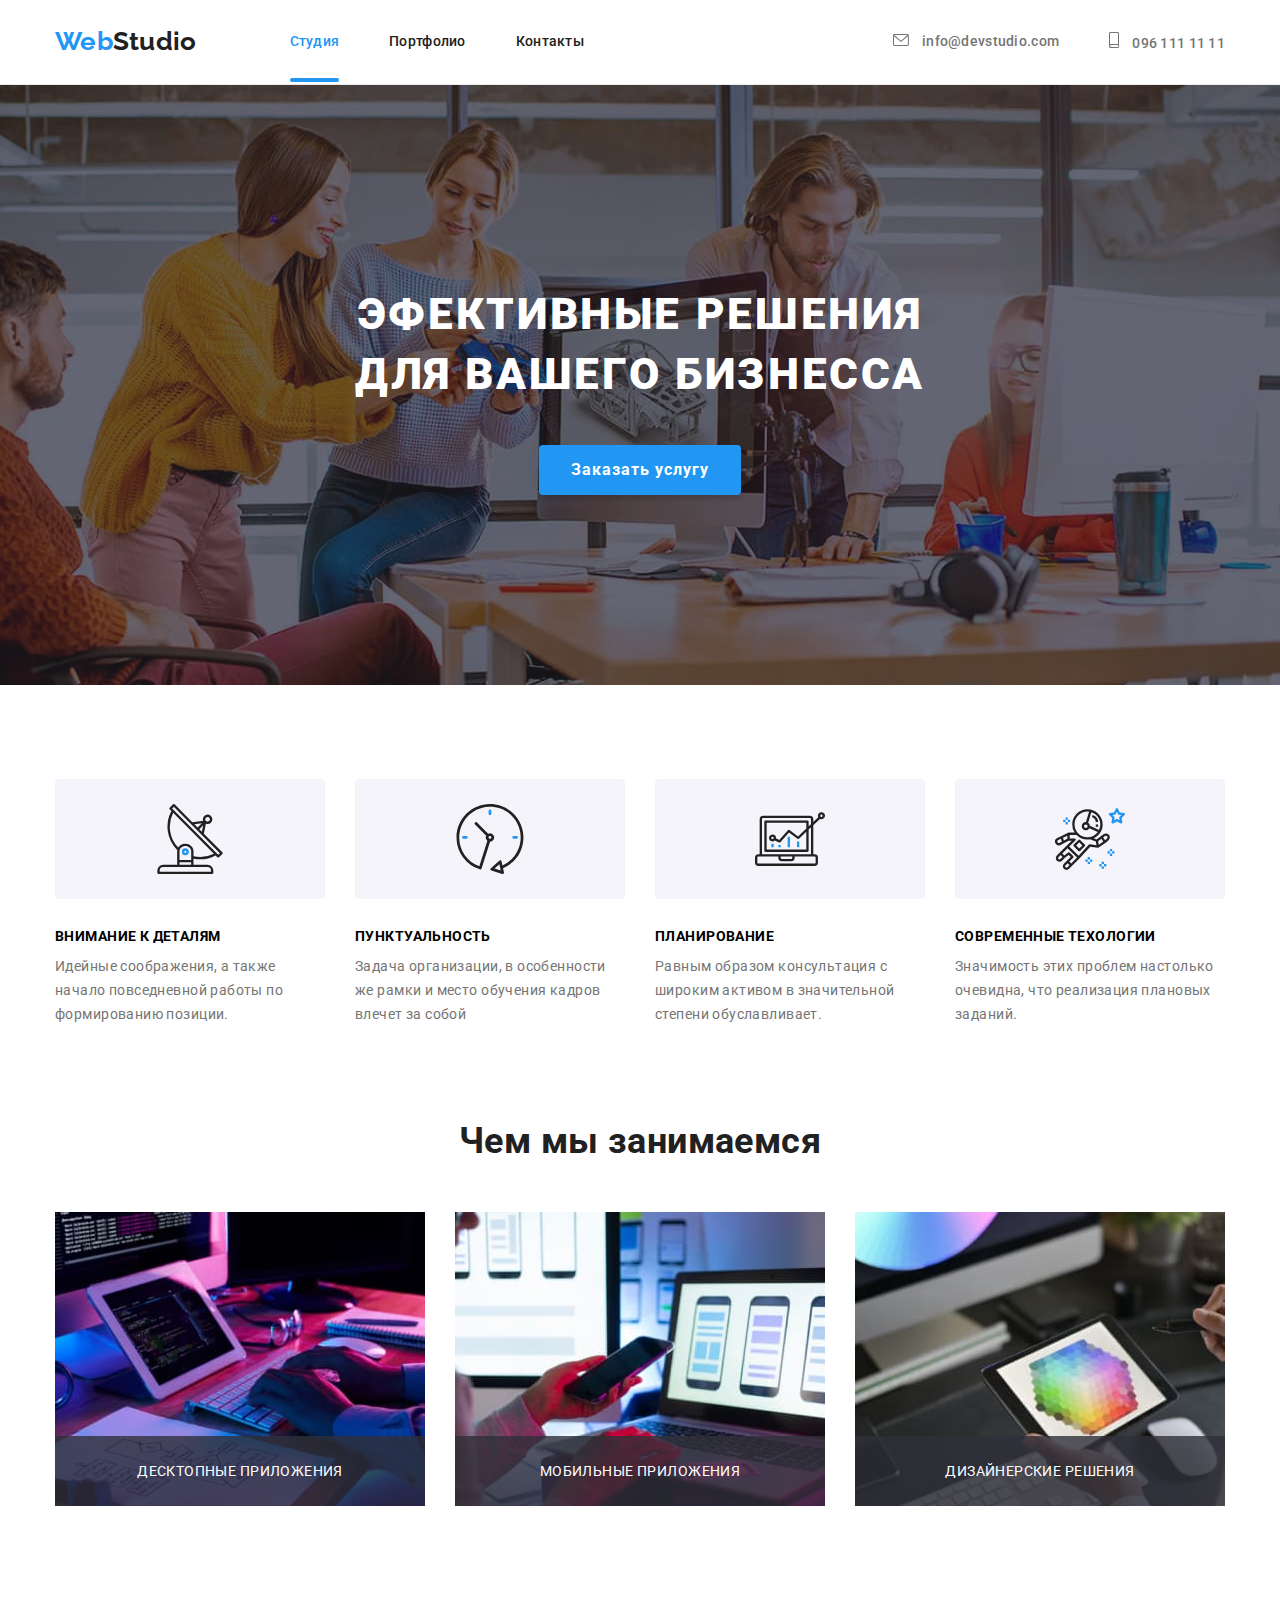
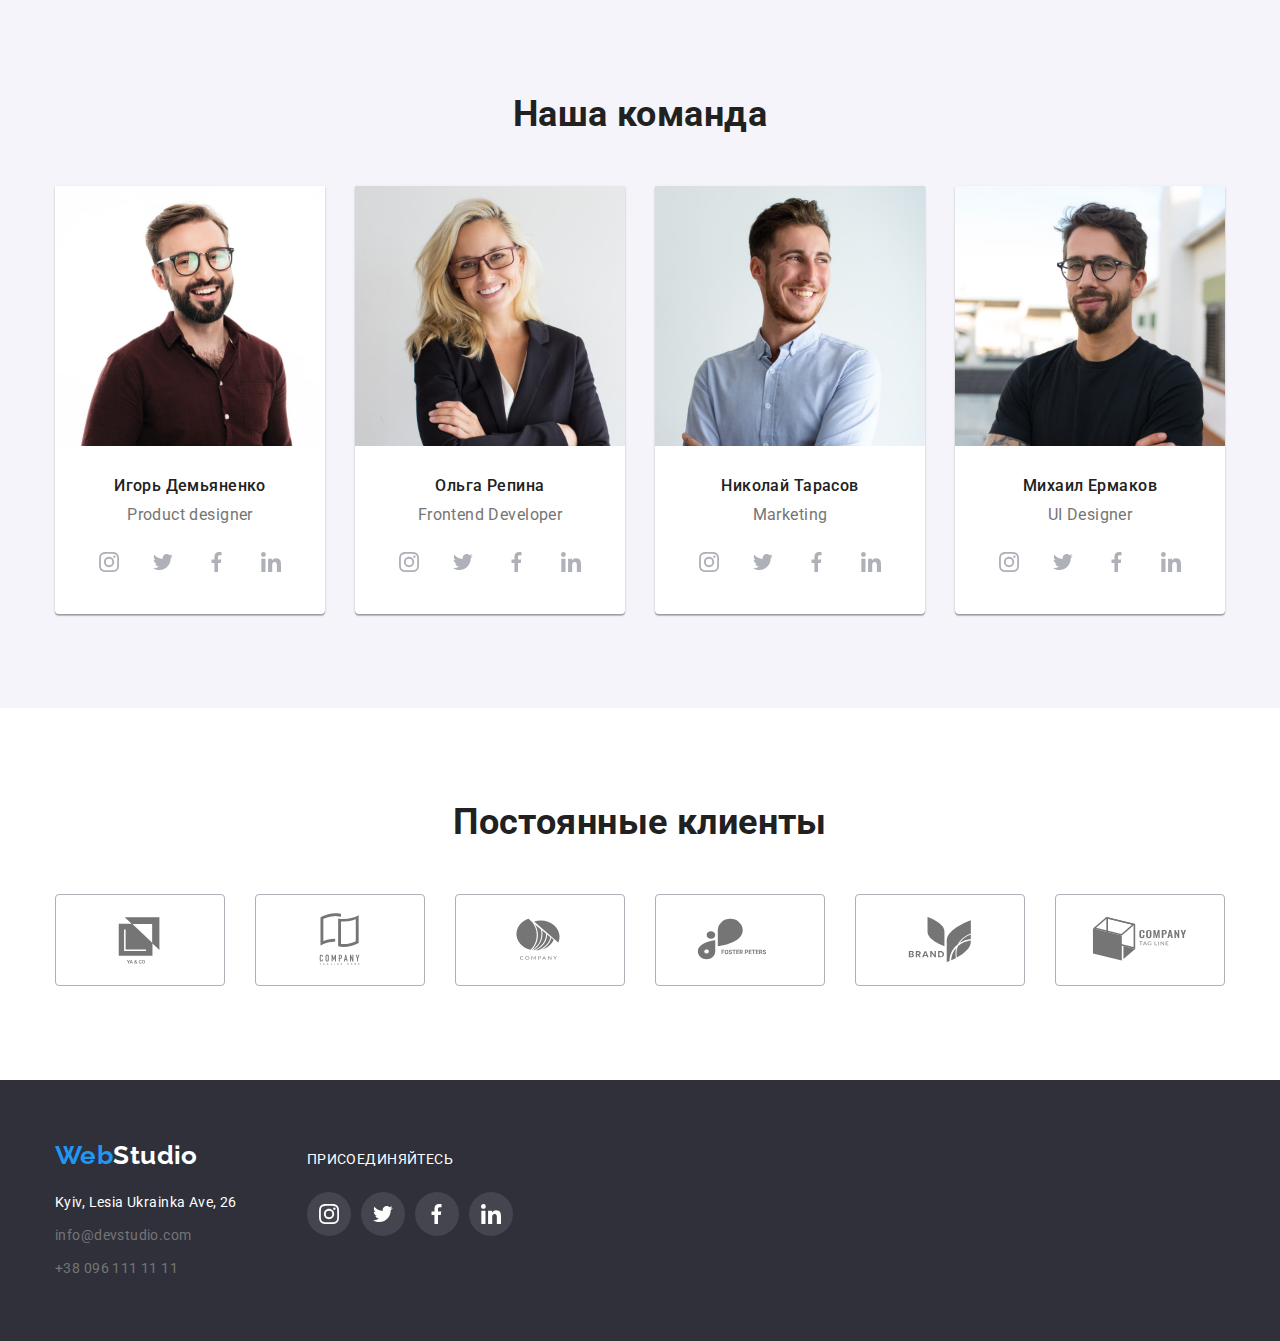
==== commit c6c0a98f: "MODAL" ====
--- a/index.html
+++ b/index.html
@@ -108,27 +108,27 @@
       <ul class="about-list list card-set">
 
         <li class="about-item">
-         
-            <img src="./images/computer.jpg" alt="комп" width="370" height="294" />
-             <div class="about-card">
+
+          <img src="./images/computer.jpg" alt="комп" width="370" height="294" />
+          <div class="about-card">
             <p class="about-text">ДЕСКТОПНЫЕ ПРИЛОЖЕНИЯ</p>
-             </div>
+          </div>
         </li>
         <li class="about-item">
-          
-            <img src="./images/telephone.jpg" alt="телефон" width="370" height="294" />
-            <div class="about-card">
+
+          <img src="./images/telephone.jpg" alt="телефон" width="370" height="294" />
+          <div class="about-card">
             <p class="about-text">МОБИЛЬНЫЕ ПРИЛОЖЕНИЯ</p>
 
           </div>
         </li>
         <li class="about-item">
-      
-            <img src="./images/tablet.jpg" alt="планшет" width="370" height="294" />
-            <div class="about-card">
-              <p class="about-text">ДИЗАЙНЕРСКИЕ РЕШЕНИЯ</p>
-            </div>
-            
+
+          <img src="./images/tablet.jpg" alt="планшет" width="370" height="294" />
+          <div class="about-card">
+            <p class="about-text">ДИЗАЙНЕРСКИЕ РЕШЕНИЯ</p>
+          </div>
+
 
         </li>
 
@@ -417,19 +417,22 @@
   </div>
 </footer>
 <!-- Модальное окно-->
-<div class="modal is-hidden" data-modal>
-  <div class="modal-window">
-     <!-- Контент модального окна -->
-
-     <button class="modal-close-button" data-modal-close>
-        <svg width="30" height="30" fill="none" xmlns="http://www.w3.org/2000/svg">
-          <circle cx="15" cy="15" r="15" fill="#fff"/><circle cx="15" cy="15" r="14.5" stroke="#000" stroke-opacity=".1"/>
-          <path class="close-button-cross" d="M21 10.1 19.9 9l-4.4 4.4L11.1 9 10 10.1l4.4 4.4-4.4 4.4 1.1 1.1 4.4-4.4 4.4 4.4 1.1-1.1-4.4-4.4 4.4-4.4Z" fill="#000"/>
-        </svg>
-     </button>
-    </div>
-     <div class="overlay-modal"></div>
-    
+<div class="backdrop is-hidden" data-modal>
+  <div class="modal">
+    <!-- Контент модального окна -->
+
+    <button class="modal-close-button" data-modal-close>
+      <svg width="30" height="30" fill="none" xmlns="http://www.w3.org/2000/svg">
+        <circle cx="15" cy="15" r="15" fill="#fff" />
+        <circle cx="15" cy="15" r="14.5" stroke="#000" stroke-opacity=".1" />
+        <path class="close-button-cross"
+          d="M21 10.1 19.9 9l-4.4 4.4L11.1 9 10 10.1l4.4 4.4-4.4 4.4 1.1 1.1 4.4-4.4 4.4 4.4 1.1-1.1-4.4-4.4 4.4-4.4Z"
+          fill="#000" />
+      </svg>
+    </button>
+  </div>
+  <div class="overlay-modal"></div>
+
 </div>
 <script src="./js/modal.js"></script>
 </body>
--- a/css/style.css
+++ b/css/style.css
@@ -27,6 +27,9 @@
 *::before,
 *::after {
   box-sizing: inherit;
+  transition-property: color, background-color;
+  transition-duration: 2250ms;
+  transition-timing-function: cubic-bezier(0.4, 0, 0.2, 1);
 }
 
 .visually-hidden {
@@ -228,9 +231,34 @@
   align-items: center;
 }
 
+.nav-list .blue::after,
+.nav-link:hover::after
+{
+  display: block;
+ 
+  
+}
+.nav-link::after{
+display: block; 
+content: "";
+width: 100%;
+height: 4px;
+background-color: var(--color-light-blue);
+border-radius: 2px;
+position: absolute;
+display: none;
+bottom: 0;
+transition: 250ms cubic-bezier(0.4, 0, 0.2, 1);
+
+}
+
+.nav-link{
+  position: relative;
+}
+
 .nav-link,
 .contact-link {
-  display: flex;
+  display: block;
   justify-content: center;
   padding-top: 32px;
   padding-bottom: 32px;
@@ -285,12 +313,10 @@
   border-radius: 4px;
   border: none;
   cursor: pointer;
-  transition-property: color, background-color;
-  transition-duration: 250ms;
-  transition-timing-function: cubic-bezier(0.4, 0, 0.2, 1);
-
-}
-.modal {
+  transition: 250ms cubic-bezier(0.4, 0, 0.2, 1);
+
+}
+.backdrop {
   position: fixed;
   top: 0;
   left: 0;
@@ -300,8 +326,12 @@
  display: flex;
  align-items: center;
  justify-content: center;
-}
-.modal-window {
+ transition: opacity 250ms cubic-bezier(0.4, 0, 0.2, 1), visibility 250ms cubic-bezier(0.4, 0, 0.2, 1);
+
+
+ 
+}
+.modal {
   position: relative;
   z-index: 2;
   width: 528px;
@@ -309,8 +339,13 @@
   background: var(--color-white);
   box-shadow: 0px 1px 3px rgba(0, 0, 0, 0.12), 0px 1px 1px rgba(0, 0, 0, 0.14), 0px 2px 1px rgba(0, 0, 0, 0.2);
   border-radius: 4px;
-}
-.modal .overlay-modal{
+  transition: transform 250ms cubic-bezier(0.4, 0, 0.2, 1);;
+ 
+}
+.backdrop.is-hidden .modal {
+transform: scale(0);
+}
+/* .modal .overlay-modal{
   position: absolute;
   top: 0;
   left: 0;
@@ -318,7 +353,7 @@
   height: 100%;
   background-color: var(--color-bg-overlay-modal-window);
   z-index: 0;
-}
+} */
 .modal-close-button {
   position: absolute;
   right: 8px;
@@ -335,7 +370,9 @@
 }
 
 .is-hidden {
-  display: none;
+  opacity: 0;
+  visibility: hidden;
+  pointer-events: none;
 }
 
 .modal-close-button:hover .close-button-cross {
